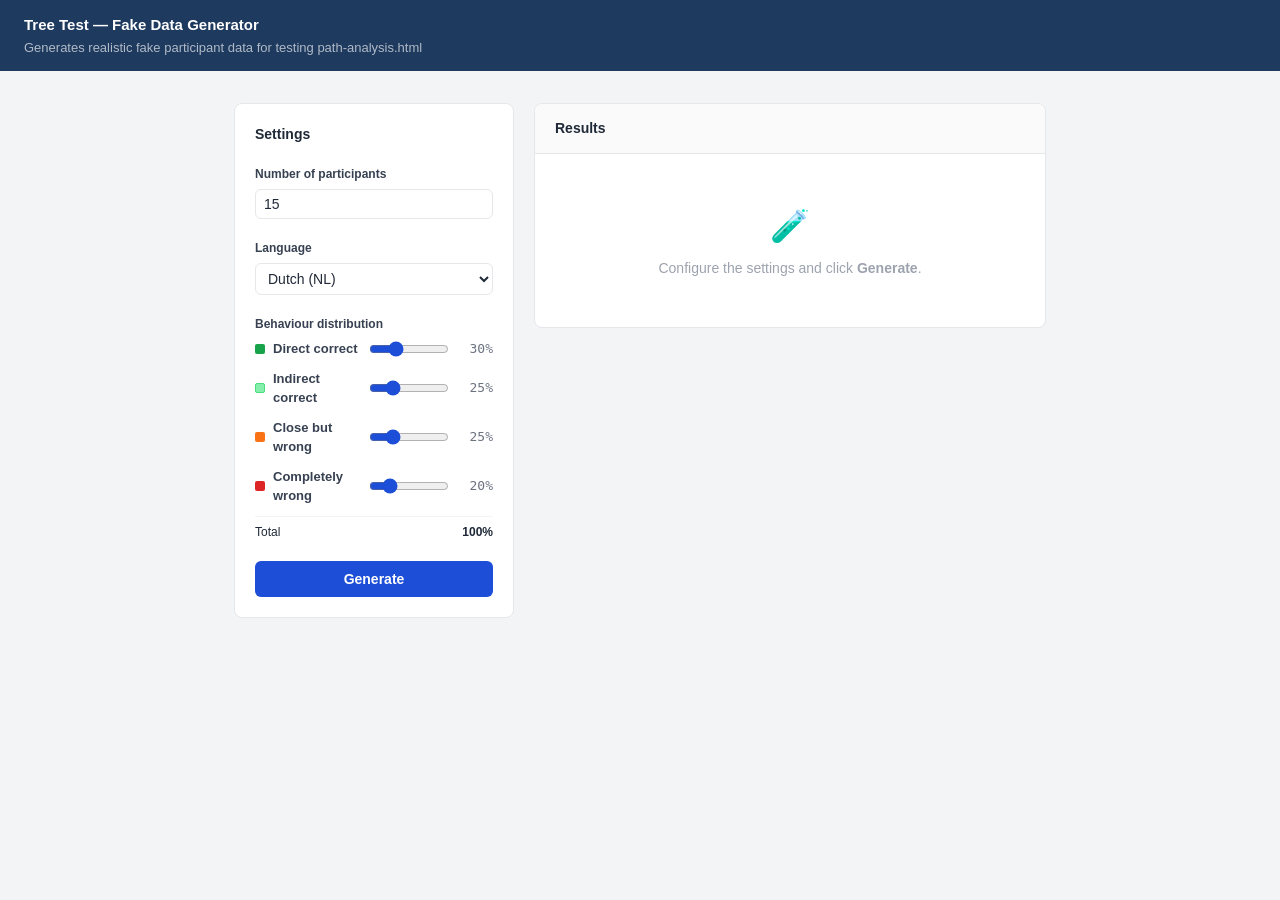
==== generate-test-data.html @ 23fa5c41 "Data analysis + generation - CREATED: new interface to analyse paths - CREATED: new interface to cre" ====
<!DOCTYPE html>
<html lang="en">
<head>
  <meta charset="UTF-8">
  <meta name="viewport" content="width=device-width, initial-scale=1.0">
  <title>Tree Test — Fake Data Generator</title>
  <style>
    *, *::before, *::after { box-sizing: border-box; margin: 0; padding: 0; }

    body {
      font-family: -apple-system, BlinkMacSystemFont, 'Segoe UI', Roboto, sans-serif;
      background: #f3f4f6;
      color: #1f2937;
      font-size: 14px;
      line-height: 1.5;
    }

    .app-header {
      background: #1e3a5f;
      color: white;
      padding: 0.875rem 1.5rem;
    }
    .app-header h1 { font-size: 0.9375rem; font-weight: 700; }
    .app-header p  { font-size: 0.8125rem; opacity: 0.65; margin-top: 1px; }

    .main { max-width: 860px; margin: 2rem auto; padding: 0 1.5rem; display: grid; grid-template-columns: 280px 1fr; gap: 1.25rem; align-items: start; }

    /* ── Controls ─────────────────────────────────────────────────────────── */
    .controls {
      background: white;
      border: 1px solid #e5e7eb;
      border-radius: 8px;
      padding: 1.25rem;
      display: flex;
      flex-direction: column;
      gap: 1.25rem;
    }
    .controls-title { font-weight: 700; font-size: 0.875rem; }

    .field { display: flex; flex-direction: column; gap: 0.375rem; }
    .field label { font-size: 0.75rem; font-weight: 600; color: #374151; }

    input[type="number"],
    select {
      border: 1.5px solid #e5e7eb;
      border-radius: 6px;
      padding: 0.375rem 0.5rem;
      font-size: 0.875rem;
      font-family: inherit;
      color: #1f2937;
      background: white;
      width: 100%;
    }
    input[type="number"]:focus,
    select:focus { outline: none; border-color: #1d4ed8; }

    .behavior-grid { display: flex; flex-direction: column; gap: 0.625rem; }
    .brow { display: flex; align-items: center; gap: 0.5rem; }
    .brow-dot { width: 10px; height: 10px; border-radius: 2px; flex-shrink: 0; }
    .brow-dot.direct   { background: #16a34a; }
    .brow-dot.indirect { background: #86efac; border: 1px solid #4ade80; }
    .brow-dot.close    { background: #f97316; }
    .brow-dot.wrong    { background: #dc2626; }

    .brow label { flex: 1; font-size: 0.8125rem; color: #374151; }

    .brow input[type="range"] {
      width: 80px;
      border: none;
      padding: 0;
      accent-color: #1d4ed8;
      background: transparent;
    }
    .brow-val {
      width: 36px;
      text-align: right;
      font-size: 0.8125rem;
      color: #6b7280;
      font-family: monospace;
    }

    .total-row {
      display: flex;
      justify-content: space-between;
      font-size: 0.75rem;
      padding-top: 0.375rem;
      border-top: 1px solid #f3f4f6;
    }
    .total-row .total-val { font-weight: 700; }
    .total-row .total-val.ok  { color: #16a34a; }
    .total-row .total-val.bad { color: #dc2626; }

    .btn-generate {
      padding: 0.625rem 1rem;
      background: #1d4ed8;
      color: white;
      border: none;
      border-radius: 6px;
      font-size: 0.875rem;
      font-weight: 700;
      font-family: inherit;
      cursor: pointer;
      width: 100%;
      transition: background .15s;
    }
    .btn-generate:hover:not(:disabled) { background: #1e40af; }
    .btn-generate:disabled { opacity: 0.5; cursor: default; }

    /* ── Results panel ────────────────────────────────────────────────────── */
    .results-panel {
      background: white;
      border: 1px solid #e5e7eb;
      border-radius: 8px;
      overflow: hidden;
    }

    .results-header {
      padding: 0.875rem 1.25rem;
      border-bottom: 1px solid #e5e7eb;
      display: flex;
      align-items: center;
      gap: 0.75rem;
      background: #fafafa;
    }
    .results-title { font-weight: 700; font-size: 0.875rem; flex: 1; }

    .btn-download {
      padding: 0.4rem 0.875rem;
      background: #16a34a;
      color: white;
      border: none;
      border-radius: 6px;
      font-size: 0.8125rem;
      font-weight: 600;
      font-family: inherit;
      cursor: pointer;
      transition: background .15s;
      display: none;
    }
    .btn-download:hover { background: #15803d; }

    .empty-state {
      padding: 3rem 2rem;
      text-align: center;
      color: #9ca3af;
    }
    .empty-state .es-icon { font-size: 2rem; margin-bottom: 0.5rem; }
    .empty-state p { font-size: 0.875rem; }

    /* ── Participant table ─────────────────────────────────────────────────── */
    .p-table { width: 100%; border-collapse: collapse; font-size: 0.8125rem; }
    .p-table th {
      padding: 0.5rem 0.875rem;
      text-align: left;
      font-size: 0.7rem;
      font-weight: 700;
      text-transform: uppercase;
      letter-spacing: .05em;
      color: #9ca3af;
      border-bottom: 2px solid #e5e7eb;
      background: #f9fafb;
    }
    .p-table td {
      padding: 0.5rem 0.875rem;
      border-bottom: 1px solid #f3f4f6;
      color: #374151;
    }
    .p-table tr:last-child td { border-bottom: none; }
    .p-table tr:hover td { background: #fafafa; }

    .pid-badge {
      font-family: 'SF Mono', ui-monospace, monospace;
      font-size: 0.75rem;
      background: #eff6ff;
      color: #1d4ed8;
      padding: 0.1rem 0.375rem;
      border-radius: 3px;
    }
    .lang-badge {
      font-size: 0.7rem;
      font-weight: 700;
      background: #f3f4f6;
      color: #6b7280;
      padding: 0.1rem 0.375rem;
      border-radius: 3px;
      font-family: monospace;
    }

    .acc-bar {
      width: 80px;
      height: 6px;
      background: #f3f4f6;
      border-radius: 3px;
      overflow: hidden;
      display: inline-flex;
    }
    .acc-fill { height: 100%; background: #16a34a; }

    .outcome-mini {
      display: flex;
      gap: 2px;
      align-items: center;
    }
    .om-dot { width: 8px; height: 8px; border-radius: 2px; }
    .om-dot.direct   { background: #16a34a; }
    .om-dot.indirect { background: #86efac; border: 1px solid #4ade80; }
    .om-dot.close    { background: #f97316; }
    .om-dot.wrong    { background: #dc2626; }

    .summary-row {
      padding: 0.625rem 0.875rem;
      font-size: 0.75rem;
      color: #6b7280;
      background: #f9fafb;
      border-top: 1px solid #e5e7eb;
    }
  </style>
</head>
<body>

<header class="app-header">
  <h1>Tree Test — Fake Data Generator</h1>
  <p>Generates realistic fake participant data for testing path-analysis.html</p>
</header>

<div class="main">

  <!-- ── Controls ─────────────────────────────────────────────────────────── -->
  <div class="controls">
    <div class="controls-title">Settings</div>

    <div class="field">
      <label for="n-participants">Number of participants</label>
      <input type="number" id="n-participants" min="1" max="100" value="15">
    </div>

    <div class="field">
      <label for="language-select">Language</label>
      <select id="language-select">
        <option value="nl">Dutch (NL)</option>
        <option value="fr">French (FR)</option>
        <option value="mix">Mixed (NL + FR, ~50/50)</option>
      </select>
    </div>

    <div class="field">
      <label>Behaviour distribution</label>
      <div class="behavior-grid">
        <div class="brow">
          <div class="brow-dot direct"></div>
          <label>Direct correct</label>
          <input type="range" id="pct-direct"   min="0" max="100" value="30" oninput="syncSliders('direct')">
          <span class="brow-val" id="val-direct">30%</span>
        </div>
        <div class="brow">
          <div class="brow-dot indirect"></div>
          <label>Indirect correct</label>
          <input type="range" id="pct-indirect" min="0" max="100" value="25" oninput="syncSliders('indirect')">
          <span class="brow-val" id="val-indirect">25%</span>
        </div>
        <div class="brow">
          <div class="brow-dot close"></div>
          <label>Close but wrong</label>
          <input type="range" id="pct-close"    min="0" max="100" value="25" oninput="syncSliders('close')">
          <span class="brow-val" id="val-close">25%</span>
        </div>
        <div class="brow">
          <div class="brow-dot wrong"></div>
          <label>Completely wrong</label>
          <input type="range" id="pct-wrong"    min="0" max="100" value="20" oninput="syncSliders('wrong')">
          <span class="brow-val" id="val-wrong">20%</span>
        </div>
        <div class="total-row">
          <span>Total</span>
          <span class="total-val" id="total-val">100%</span>
        </div>
      </div>
    </div>

    <button class="btn-generate" id="btn-generate" onclick="runGenerate()">Generate</button>
  </div>

  <!-- ── Results ───────────────────────────────────────────────────────────── -->
  <div class="results-panel">
    <div class="results-header">
      <span class="results-title" id="results-title">Results</span>
      <button class="btn-download" id="btn-download" onclick="downloadCSV()">⬇ Download CSV</button>
    </div>
    <div id="results-body">
      <div class="empty-state">
        <div class="es-icon">🧪</div>
        <p>Configure the settings and click <strong>Generate</strong>.</p>
      </div>
    </div>
  </div>

</div>

<script src="config.js"></script>
<script>
'use strict';

/* ── Slider sync ──────────────────────────────────────────────────────────── */
var KEYS = ['direct', 'indirect', 'close', 'wrong'];

function syncSliders(changed) {
  KEYS.forEach(function(k) {
    document.getElementById('val-' + k).textContent = document.getElementById('pct-' + k).value + '%';
  });
  var total = KEYS.reduce(function(s, k) { return s + +document.getElementById('pct-' + k).value; }, 0);
  var tv = document.getElementById('total-val');
  tv.textContent = total + '%';
  tv.className = 'total-val ' + (total === 100 ? 'ok' : 'bad');
  document.getElementById('btn-generate').disabled = total !== 100;
}

/* ── PRNG (same LCG as app.js) ────────────────────────────────────────────── */
function makePRNG(seed) {
  var s = seed >>> 0;
  return function () {
    s = (Math.imul(1664525, s) + 1013904223) >>> 0;
    return s / 4294967296;
  };
}

function shufflePRNG(arr, prng) {
  var a = arr.slice();
  for (var i = a.length - 1; i > 0; i--) {
    var j = Math.floor(prng() * (i + 1));
    var tmp = a[i]; a[i] = a[j]; a[j] = tmp;
  }
  return a;
}

/* ── Tree utilities ───────────────────────────────────────────────────────── */
function buildPathMap(nodes, ancestors, map) {
  (nodes || []).forEach(function (node) {
    var path = ancestors.concat({ id: node.id, label: node.label });
    map[node.id] = path;
    if (node.children && node.children.length) buildPathMap(node.children, path, map);
  });
}

function collectLeaves(nodes, out) {
  out = out || [];
  (nodes || []).forEach(function (n) {
    if (!n.children || !n.children.length) out.push(n);
    else collectLeaves(n.children, out);
  });
  return out;
}

/* ── Build the event list for a direct path to a given leaf ──────────────── */
function eventsTo(leafId, pathMap) {
  var path = pathMap[leafId];
  if (!path || !path.length) return null;
  var evts = [];
  for (var i = 0; i < path.length - 1; i++) {
    evts.push({
      type: 'open', nodeId: path[i].id, label: path[i].label,
      fullPath: path.slice(0, i + 1).map(function (n) { return n.label; }).join(' > ')
    });
  }
  var leaf = path[path.length - 1];
  evts.push({
    type: 'select', nodeId: leaf.id, label: leaf.label,
    fullPath: path.map(function (n) { return n.label; }).join(' > ')
  });
  return evts;
}

/* ── Pick a leaf that is NOT the correct one ──────────────────────────────── */
function pickOtherLeaf(correctId, allLeaves, pathMap, prng, sameTier1) {
  var cpath = pathMap[correctId];
  var cTier1 = cpath ? cpath[0].id : null;
  var pool = allLeaves.filter(function (l) {
    if (l.id === correctId) return false;
    var p = pathMap[l.id];
    if (!p) return false;
    return sameTier1 ? p[0].id === cTier1 : p[0].id !== cTier1;
  });
  if (!pool.length) pool = allLeaves.filter(function (l) { return l.id !== correctId; });
  if (!pool.length) return null;
  return pool[Math.floor(prng() * pool.length)];
}

/* ── Simulate one task ────────────────────────────────────────────────────── */
function simulateTask(task, lang, behavior, prng, allLeaves, pathMap) {
  var correctId = task['correct_' + lang];
  var events = [];
  var finalAnswerId;

  if (behavior === 'direct') {
    events = eventsTo(correctId, pathMap) || [];
    finalAnswerId = correctId;

  } else if (behavior === 'indirect_explore') {
    /* Open a wrong Tier-1 branch (without selecting), then navigate to correct */
    var wrongLeaf = pickOtherLeaf(correctId, allLeaves, pathMap, prng, false);
    if (wrongLeaf) {
      var wPath = pathMap[wrongLeaf.id] || [];
      /* Add only the first OPEN (Tier-1) of the wrong branch to keep it realistic */
      if (wPath.length > 1) {
        events.push({
          type: 'open', nodeId: wPath[0].id, label: wPath[0].label,
          fullPath: wPath[0].label
        });
        /* Sometimes also open a Tier-2 of the wrong branch */
        if (wPath.length > 2 && prng() > 0.5) {
          events.push({
            type: 'open', nodeId: wPath[1].id, label: wPath[1].label,
            fullPath: wPath[0].label + ' > ' + wPath[1].label
          });
        }
      }
    }
    var cEvts = eventsTo(correctId, pathMap) || [];
    events = events.concat(cEvts);
    finalAnswerId = correctId;

  } else if (behavior === 'indirect_select') {
    /* Select a wrong leaf, then backtrack and select the correct one */
    var wrongLeaf2 = pickOtherLeaf(correctId, allLeaves, pathMap, prng, false);
    if (wrongLeaf2) events = eventsTo(wrongLeaf2.id, pathMap) || [];
    var cEvts2 = eventsTo(correctId, pathMap) || [];
    events = events.concat(cEvts2);
    finalAnswerId = correctId;

  } else if (behavior === 'close') {
    /* Navigate into the correct Tier-1 branch but pick a sibling leaf */
    var closeLeaf = pickOtherLeaf(correctId, allLeaves, pathMap, prng, true /* same tier1 */);
    if (!closeLeaf) closeLeaf = pickOtherLeaf(correctId, allLeaves, pathMap, prng, false);
    if (closeLeaf) {
      events = eventsTo(closeLeaf.id, pathMap) || [];
      finalAnswerId = closeLeaf.id;
    } else {
      events = eventsTo(correctId, pathMap) || [];
      finalAnswerId = correctId;
    }

  } else { /* 'wrong' */
    var wrongLeaf3 = pickOtherLeaf(correctId, allLeaves, pathMap, prng, false);
    if (!wrongLeaf3) wrongLeaf3 = pickOtherLeaf(correctId, allLeaves, pathMap, prng, true);
    if (wrongLeaf3) {
      events = eventsTo(wrongLeaf3.id, pathMap) || [];
      finalAnswerId = wrongLeaf3.id;
    } else {
      events = eventsTo(correctId, pathMap) || [];
      finalAnswerId = correctId;
    }
  }

  /* Fallback: should never be needed, but just in case */
  if (!events.length || !finalAnswerId) {
    var fallback = allLeaves[Math.floor(prng() * allLeaves.length)];
    events = eventsTo(fallback.id, pathMap) || [];
    finalAnswerId = fallback.id;
  }

  /* Derive CSV columns from events */
  var pathEvents = events.map(function (e) {
    return (e.type === 'open' ? 'OPEN:' : 'SELECT:') + e.nodeId;
  }).join(' | ');

  var pathLabels = events.map(function (e) {
    return (e.type === 'open' ? 'OPEN:' : 'SELECT:') + e.fullPath;
  }).join(' | ');

  var firstOpenEvt = null, firstSelectEvt = null;
  for (var i = 0; i < events.length; i++) {
    if (!firstOpenEvt   && events[i].type === 'open')   firstOpenEvt   = events[i];
    if (!firstSelectEvt && events[i].type === 'select') firstSelectEvt = events[i];
  }

  var firstOpened  = firstOpenEvt   ? (pathMap[firstOpenEvt.nodeId]   || [])[0].label : '';
  var firstClick   = firstSelectEvt ? firstSelectEvt.nodeId : finalAnswerId;
  var nSelects     = events.filter(function (e) { return e.type === 'select'; }).length;
  var nBacktrack   = Math.max(0, nSelects - 1);
  var isCorrect    = finalAnswerId === correctId;
  var fcCorrect    = firstClick === correctId;

  var finalPath    = pathMap[finalAnswerId] || [];
  var finalLabel   = finalPath.map(function (n) { return n.label; }).join(' > ');

  /* Realistic timing: direct = faster, indirect/wrong = slower */
  var baseTime = behavior === 'direct' ? 8 : (behavior.indexOf('indirect') === 0 ? 28 : 18);
  var timeSeconds = Math.floor(baseTime + prng() * baseTime + prng() * 8);

  /* Realistic confidence: correct → tends higher, wrong → tends lower */
  var conf = isCorrect
    ? Math.min(5, Math.floor(prng() * 3) + 3)
    : Math.max(1, Math.floor(prng() * 3) + 1);

  return {
    pathEvents:      pathEvents,
    pathLabels:      pathLabels,
    firstClick:      firstClick,
    firstClickCorrect: String(fcCorrect),
    firstOpened:     firstOpened,
    finalAnswer:     finalAnswerId,
    finalAnswerPath: finalLabel,
    nBacktrack:      nBacktrack,
    correct:         String(isCorrect),
    timeSeconds:     timeSeconds,
    confidence:      conf,
    isCorrect:       isCorrect,
    behavior:        behavior
  };
}

/* ── Generate one participant ─────────────────────────────────────────────── */
function generateParticipant(lang, behaviorMix) {
  var seed = Math.floor(Math.random() * 0x7fffffff);
  var prng = makePRNG(seed);
  var pid  = 'TEST-' + String(1000 + Math.floor(Math.random() * 9000));

  /* Build lang-specific data structures */
  var pm = {};
  buildPathMap(CONFIG.trees[lang].children || [], [], pm);
  var allLeaves = collectLeaves(CONFIG.trees[lang].children || []);

  /* Shuffle task order */
  var indices   = CONFIG.tasks.map(function (_, i) { return i; });
  var taskOrder = shufflePRNG(indices, makePRNG(seed));

  var rows    = [];
  var summary = { direct: 0, indirect: 0, close: 0, wrong: 0, correct: 0, total: 0 };

  /* ── Pre-test row ─────────────────────────────────────────────────────── */
  var ptCols = CONFIG.i18n[lang].pretestCols || [];
  var preA   = [];
  for (var pi = 0; pi < 5; pi++) {
    preA.push(ptCols.length ? ptCols[Math.floor(prng() * ptCols.length)] : '');
  }
  rows.push({
    participant_id: pid, language: lang, task_id: 'pre_test',
    task_order: '', scenario_text: '',
    path_events: '', path_labels: '', first_click: '', first_click_correct: '',
    first_opened: '', final_answer: '', final_answer_path: '', n_backtrack: '',
    correct: '', time_seconds: '', confidence: '', comment: '',
    randomisation_seed: seed,
    pretest_computer: preA[0], pretest_smartphone: preA[1],
    pretest_intranet_webe: preA[2], pretest_hr_contact: preA[3],
    pretest_hr_servicedesk: preA[4],
    ease: '', structure_words: '', structure_other: '', other_comments: ''
  });

  /* ── Task rows ────────────────────────────────────────────────────────── */
  taskOrder.forEach(function (taskIdx, step) {
    var task      = CONFIG.tasks[taskIdx];
    var correctId = task['correct_' + lang];

    /* Pick behavior */
    var behavior;
    if (!correctId || !pm[correctId]) {
      behavior = 'wrong';
    } else {
      var r = prng(), cum = 0;
      behavior = 'wrong';
      for (var b in behaviorMix) {
        cum += behaviorMix[b];
        if (r < cum) { behavior = b; break; }
      }
      /* Split 'indirect' into explore vs select 50/50 */
      if (behavior === 'indirect') behavior = prng() < 0.5 ? 'indirect_explore' : 'indirect_select';
    }

    var res = simulateTask(task, lang, behavior, prng, allLeaves, pm);

    /* Track summary */
    var summaryBehavior = behavior.indexOf('indirect') === 0 ? 'indirect' : behavior;
    summary[summaryBehavior]++;
    summary.total++;
    if (res.isCorrect) summary.correct++;

    rows.push({
      participant_id: pid, language: lang,
      task_id:        task.id,
      task_order:     step + 1,
      scenario_text:  task['scenario_' + lang] || '',
      path_events:    res.pathEvents,
      path_labels:    res.pathLabels,
      first_click:    res.firstClick,
      first_click_correct: res.firstClickCorrect,
      first_opened:   res.firstOpened,
      final_answer:   res.finalAnswer,
      final_answer_path: res.finalAnswerPath,
      n_backtrack:    res.nBacktrack,
      correct:        res.correct,
      time_seconds:   res.timeSeconds,
      confidence:     res.confidence,
      comment:        '',
      randomisation_seed: seed,
      pretest_computer: '', pretest_smartphone: '', pretest_intranet_webe: '',
      pretest_hr_contact: '', pretest_hr_servicedesk: '',
      ease: '', structure_words: '', structure_other: '', other_comments: ''
    });
  });

  /* ── Post-study row ───────────────────────────────────────────────────── */
  var sOpts = CONFIG.i18n[lang].structureOptions || [];
  var sPicked = shufflePRNG(sOpts, prng).slice(0, Math.floor(prng() * 3) + 1);

  rows.push({
    participant_id: pid, language: lang, task_id: 'post_study',
    task_order: '', scenario_text: '',
    path_events: '', path_labels: '', first_click: '', first_click_correct: '',
    first_opened: '', final_answer: '', final_answer_path: '', n_backtrack: '',
    correct: '', time_seconds: '', confidence: '', comment: '',
    randomisation_seed: seed,
    pretest_computer: '', pretest_smartphone: '', pretest_intranet_webe: '',
    pretest_hr_contact: '', pretest_hr_servicedesk: '',
    ease: Math.floor(prng() * 5) + 1,
    structure_words: sPicked.join(' | '),
    structure_other: '',
    other_comments: ''
  });

  return { rows: rows, pid: pid, lang: lang, summary: summary };
}

/* ── CSV serialization ────────────────────────────────────────────────────── */
var COLS = [
  'participant_id', 'language', 'task_id', 'task_order', 'scenario_text',
  'path_events', 'path_labels',
  'first_click', 'first_click_correct', 'first_opened',
  'final_answer', 'final_answer_path', 'n_backtrack',
  'correct', 'time_seconds', 'confidence', 'comment', 'randomisation_seed',
  'pretest_computer', 'pretest_smartphone', 'pretest_intranet_webe',
  'pretest_hr_contact', 'pretest_hr_servicedesk',
  'ease', 'structure_words', 'structure_other', 'other_comments'
];

function cell(v) {
  var s = String(v == null ? '' : v);
  return /[,"\r\n]/.test(s) ? '"' + s.replace(/"/g, '""') + '"' : s;
}

function toCSV(participants) {
  var lines = [COLS.join(',')];
  participants.forEach(function (p) {
    p.rows.forEach(function (r) {
      lines.push(COLS.map(function (c) { return cell(r[c] != null ? r[c] : ''); }).join(','));
    });
  });
  return lines.join('\r\n');
}

/* ── Run ──────────────────────────────────────────────────────────────────── */
var lastParticipants = null;

function runGenerate() {
  var n    = Math.max(1, parseInt(document.getElementById('n-participants').value) || 15);
  var lang = document.getElementById('language-select').value;

  var raw = {
    direct:   +document.getElementById('pct-direct').value   / 100,
    indirect: +document.getElementById('pct-indirect').value / 100,
    close:    +document.getElementById('pct-close').value    / 100,
    wrong:    +document.getElementById('pct-wrong').value    / 100
  };

  /* Normalise in case of floating-point drift */
  var sum = raw.direct + raw.indirect + raw.close + raw.wrong;
  var mix = {};
  for (var k in raw) mix[k] = raw[k] / (sum || 1);

  /* Cumulative thresholds */
  var cumMix = {};
  var c = 0;
  ['direct','indirect','close','wrong'].forEach(function(k){ c += mix[k]; cumMix[k] = c; });

  var participants = [];
  for (var i = 0; i < n; i++) {
    var pLang = lang === 'mix' ? (i % 2 === 0 ? 'nl' : 'fr') : lang;
    participants.push(generateParticipant(pLang, cumMix));
  }

  lastParticipants = participants;
  renderResults(participants);
}

function renderResults(participants) {
  var nTasks  = CONFIG.tasks.length;
  var totalTasks = 0, totalCorrect = 0;

  var tableRows = participants.map(function (p) {
    var s = p.summary;
    var acc = s.total ? Math.round(s.correct / s.total * 100) : 0;
    totalTasks   += s.total;
    totalCorrect += s.correct;

    return (
      '<tr>' +
        '<td><span class="pid-badge">' + p.pid + '</span></td>' +
        '<td><span class="lang-badge">' + p.lang.toUpperCase() + '</span></td>' +
        '<td>' + s.total + '</td>' +
        '<td>' +
          '<div class="outcome-mini">' +
            dot('direct',   s.direct) +
            dot('indirect', s.indirect) +
            dot('close',    s.close) +
            dot('wrong',    s.wrong) +
          '</div>' +
        '</td>' +
        '<td>' +
          '<div style="display:flex;align-items:center;gap:0.5rem">' +
            '<div class="acc-bar"><div class="acc-fill" style="width:' + acc + '%"></div></div>' +
            '<span>' + acc + '%</span>' +
          '</div>' +
        '</td>' +
      '</tr>'
    );
  });

  function dot(cls, n) {
    if (!n) return '';
    return '<div class="om-dot ' + cls + '" title="' + cls + ': ' + n + '"></div>';
  }

  var overallAcc = totalTasks ? Math.round(totalCorrect / totalTasks * 100) : 0;

  document.getElementById('results-title').textContent =
    participants.length + ' participants · ' + nTasks + ' tasks each · overall accuracy ' + overallAcc + '%';

  document.getElementById('results-body').innerHTML =
    '<table class="p-table">' +
      '<thead><tr>' +
        '<th>Participant</th><th>Lang</th><th>Tasks</th><th>Behaviour</th><th>Accuracy</th>' +
      '</tr></thead>' +
      '<tbody>' + tableRows.join('') + '</tbody>' +
    '</table>' +
    '<div class="summary-row">Dots: ' +
      '<span style="color:#16a34a">■ direct</span>  ' +
      '<span style="color:#86efac">■ indirect</span>  ' +
      '<span style="color:#f97316">■ close</span>  ' +
      '<span style="color:#dc2626">■ wrong</span>' +
    '</div>';

  var dl = document.getElementById('btn-download');
  dl.style.display = 'inline-block';
}

function downloadCSV() {
  if (!lastParticipants) return;
  var csv  = toCSV(lastParticipants);
  var blob = new Blob([csv], { type: 'text/csv;charset=utf-8;' });
  var url  = URL.createObjectURL(blob);
  var a    = document.createElement('a');
  a.href     = url;
  a.download = 'test-data-' + lastParticipants.length + 'p-' + new Date().toISOString().slice(0, 10) + '.csv';
  document.body.appendChild(a);
  a.click();
  document.body.removeChild(a);
  URL.revokeObjectURL(url);
}
</script>
</body>
</html>
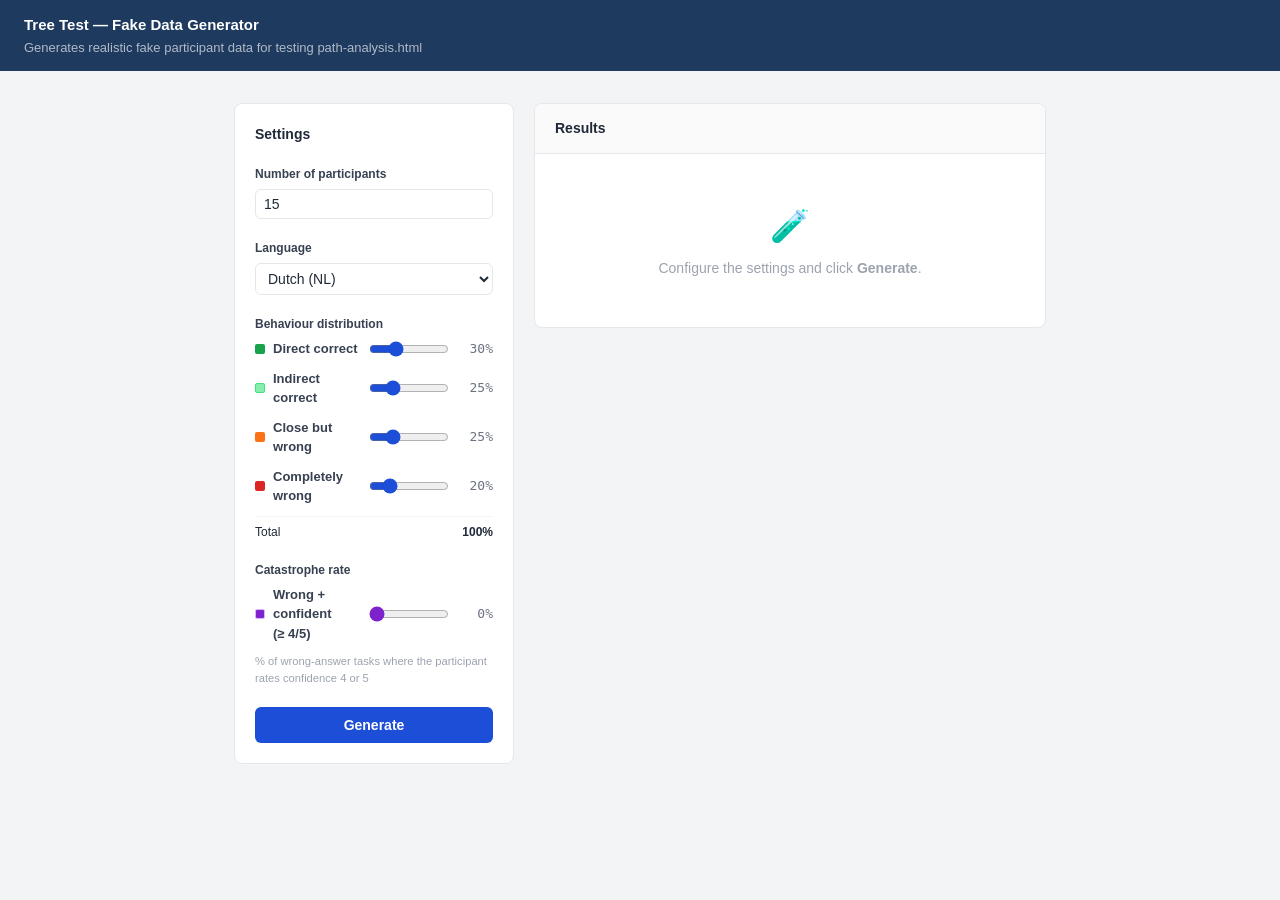
==== commit af7ed06b: "Generate catastrophe ADD: catastrophe generator slider in the fake data generator" ====
--- a/generate-test-data.html
+++ b/generate-test-data.html
@@ -277,6 +277,19 @@
       </div>
     </div>
 
+    <div class="field">
+      <label>Catastrophe rate</label>
+      <div class="brow">
+        <div class="brow-dot" style="background:#7e22ce;border:1px solid #d8b4fe"></div>
+        <label>Wrong + confident (≥&nbsp;4/5)</label>
+        <input type="range" id="pct-catastrophe" min="0" max="100" value="0"
+               style="width:80px;accent-color:#7e22ce"
+               oninput="document.getElementById('val-catastrophe').textContent = this.value + '%'">
+        <span class="brow-val" id="val-catastrophe">0%</span>
+      </div>
+      <p style="font-size:0.7rem;color:#9ca3af;margin-top:0.25rem">% of wrong-answer tasks where the participant rates confidence 4 or 5</p>
+    </div>
+
     <button class="btn-generate" id="btn-generate" onclick="runGenerate()">Generate</button>
   </div>
 
@@ -385,7 +398,7 @@
 }
 
 /* ── Simulate one task ────────────────────────────────────────────────────── */
-function simulateTask(task, lang, behavior, prng, allLeaves, pathMap) {
+function simulateTask(task, lang, behavior, prng, allLeaves, pathMap, catastropheRate) {
   var correctId = task['correct_' + lang];
   var events = [];
   var finalAnswerId;
@@ -486,10 +499,16 @@
   var baseTime = behavior === 'direct' ? 8 : (behavior.indexOf('indirect') === 0 ? 28 : 18);
   var timeSeconds = Math.floor(baseTime + prng() * baseTime + prng() * 8);
 
-  /* Realistic confidence: correct → tends higher, wrong → tends lower */
-  var conf = isCorrect
-    ? Math.min(5, Math.floor(prng() * 3) + 3)
-    : Math.max(1, Math.floor(prng() * 3) + 1);
+  /* Realistic confidence: correct → tends higher, wrong → tends lower.
+     If catastropheRate > 0 and this is a wrong answer, roll for catastrophe. */
+  var conf;
+  if (isCorrect) {
+    conf = Math.min(5, Math.floor(prng() * 3) + 3);
+  } else if ((catastropheRate || 0) > 0 && prng() < catastropheRate) {
+    conf = Math.floor(prng() * 2) + 4; /* 4 or 5 — wrong but overconfident */
+  } else {
+    conf = Math.max(1, Math.floor(prng() * 3) + 1);
+  }
 
   return {
     pathEvents:      pathEvents,
@@ -509,7 +528,7 @@
 }
 
 /* ── Generate one participant ─────────────────────────────────────────────── */
-function generateParticipant(lang, behaviorMix) {
+function generateParticipant(lang, behaviorMix, catastropheRate) {
   var seed = Math.floor(Math.random() * 0x7fffffff);
   var prng = makePRNG(seed);
   var pid  = 'TEST-' + String(1000 + Math.floor(Math.random() * 9000));
@@ -565,7 +584,7 @@
       if (behavior === 'indirect') behavior = prng() < 0.5 ? 'indirect_explore' : 'indirect_select';
     }
 
-    var res = simulateTask(task, lang, behavior, prng, allLeaves, pm);
+    var res = simulateTask(task, lang, behavior, prng, allLeaves, pm, catastropheRate);
 
     /* Track summary */
     var summaryBehavior = behavior.indexOf('indirect') === 0 ? 'indirect' : behavior;
@@ -670,10 +689,12 @@
   var c = 0;
   ['direct','indirect','close','wrong'].forEach(function(k){ c += mix[k]; cumMix[k] = c; });
 
+  var catastropheRate = +document.getElementById('pct-catastrophe').value / 100;
+
   var participants = [];
   for (var i = 0; i < n; i++) {
     var pLang = lang === 'mix' ? (i % 2 === 0 ? 'nl' : 'fr') : lang;
-    participants.push(generateParticipant(pLang, cumMix));
+    participants.push(generateParticipant(pLang, cumMix, catastropheRate));
   }
 
   lastParticipants = participants;
